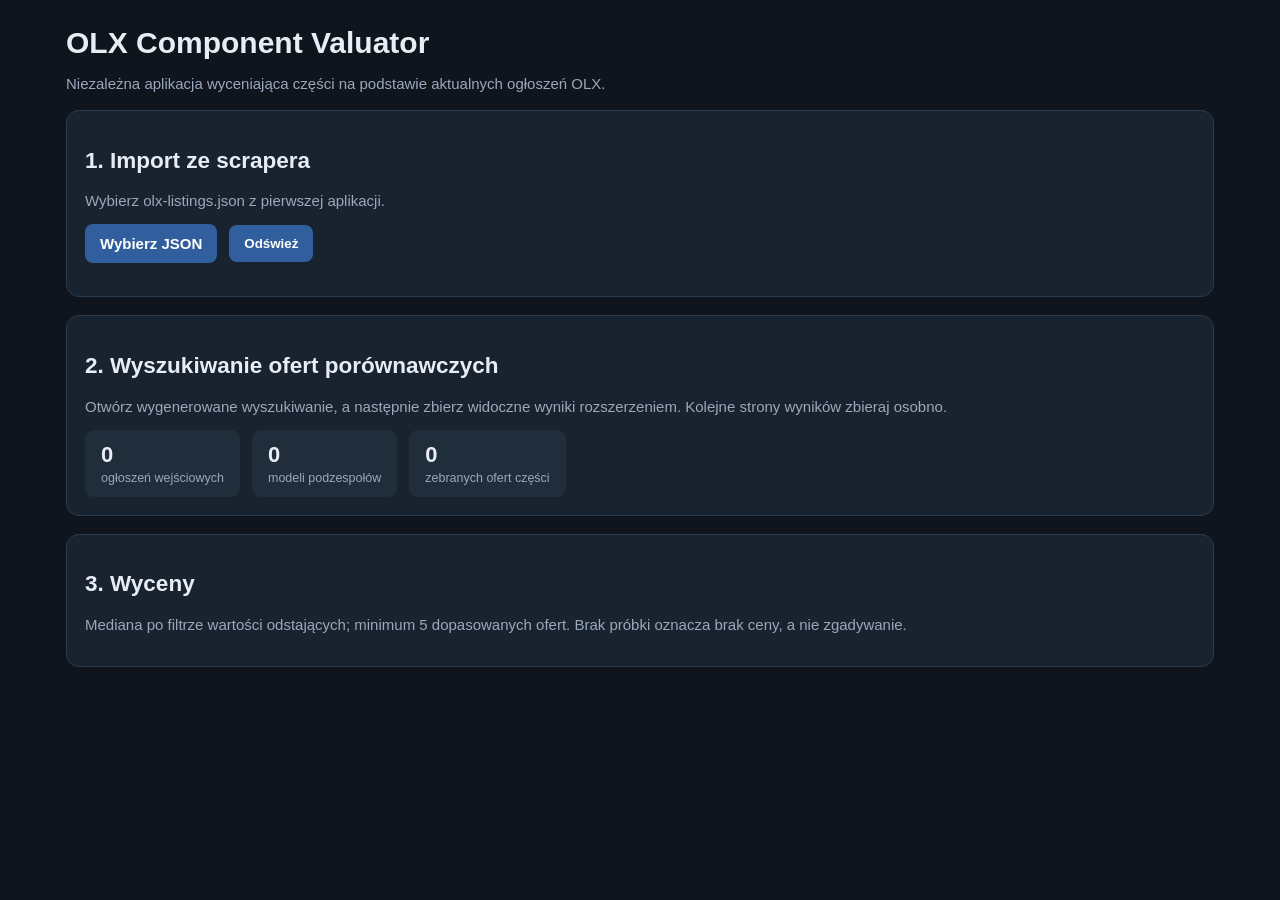
==== component_valuator/index.html @ 1993e038 "Add standalone OLX component valuation app" ====
<!doctype html><html lang="pl"><head><meta charset="utf-8"><meta name="viewport" content="width=device-width,initial-scale=1"><title>OLX Component Valuator</title><style>
*{box-sizing:border-box}body{font:15px Segoe UI,Arial;background:#10151d;color:#e8edf5;margin:0 auto;padding:26px;max-width:1200px}h1{margin:0 0 6px}.muted,small{color:#9aa8bb}.panel{background:#192330;border:1px solid #2a3a4d;border-radius:13px;padding:18px;margin:18px 0}.actions,.stats,.item{display:flex;gap:12px;align-items:center;flex-wrap:wrap}button,.file{background:#315f9d;color:white;border:0;padding:11px 15px;border-radius:8px;cursor:pointer;font-weight:600}input{display:none}.stat{background:#202d3b;padding:12px 16px;border-radius:9px;min-width:130px}.stat b{display:block;font-size:22px}.item{justify-content:space-between;padding:14px 0;border-bottom:1px solid #2a3a4d}.item:last-child{border:0}.tag{font-size:11px;color:#a9caff;background:#243c59;padding:4px 8px;border-radius:20px}.item a{color:#8ec4ff}.price{font-size:20px;font-weight:700}.warn{color:#f0c674}
</style></head><body><h1>OLX Component Valuator</h1><p class="muted">Niezależna aplikacja wyceniająca części na podstawie aktualnych ogłoszeń OLX.</p>
<section class="panel"><h2>1. Import ze scrapera</h2><p class="muted">Wybierz olx-listings.json z pierwszej aplikacji.</p><div class="actions"><label class="file" for="file">Wybierz JSON</label><input id="file" type="file" accept=".json,application/json"><button id="refresh">Odśwież</button></div><p id="status" class="muted"></p></section>
<section class="panel"><h2>2. Wyszukiwanie ofert porównawczych</h2><p class="muted">Otwórz wygenerowane wyszukiwanie, a następnie zbierz widoczne wyniki rozszerzeniem. Kolejne strony wyników zbieraj osobno.</p><div class="stats"><div class="stat"><b id="listings">0</b><small>ogłoszeń wejściowych</small></div><div class="stat"><b id="components">0</b><small>modeli podzespołów</small></div><div class="stat"><b id="offers">0</b><small>zebranych ofert części</small></div></div><div id="searches"></div></section>
<section class="panel"><h2>3. Wyceny</h2><p class="muted">Mediana po filtrze wartości odstających; minimum 5 dopasowanych ofert. Brak próbki oznacza brak ceny, a nie zgadywanie.</p><div id="results"></div></section>
<script src="/app.js"></script></body></html>
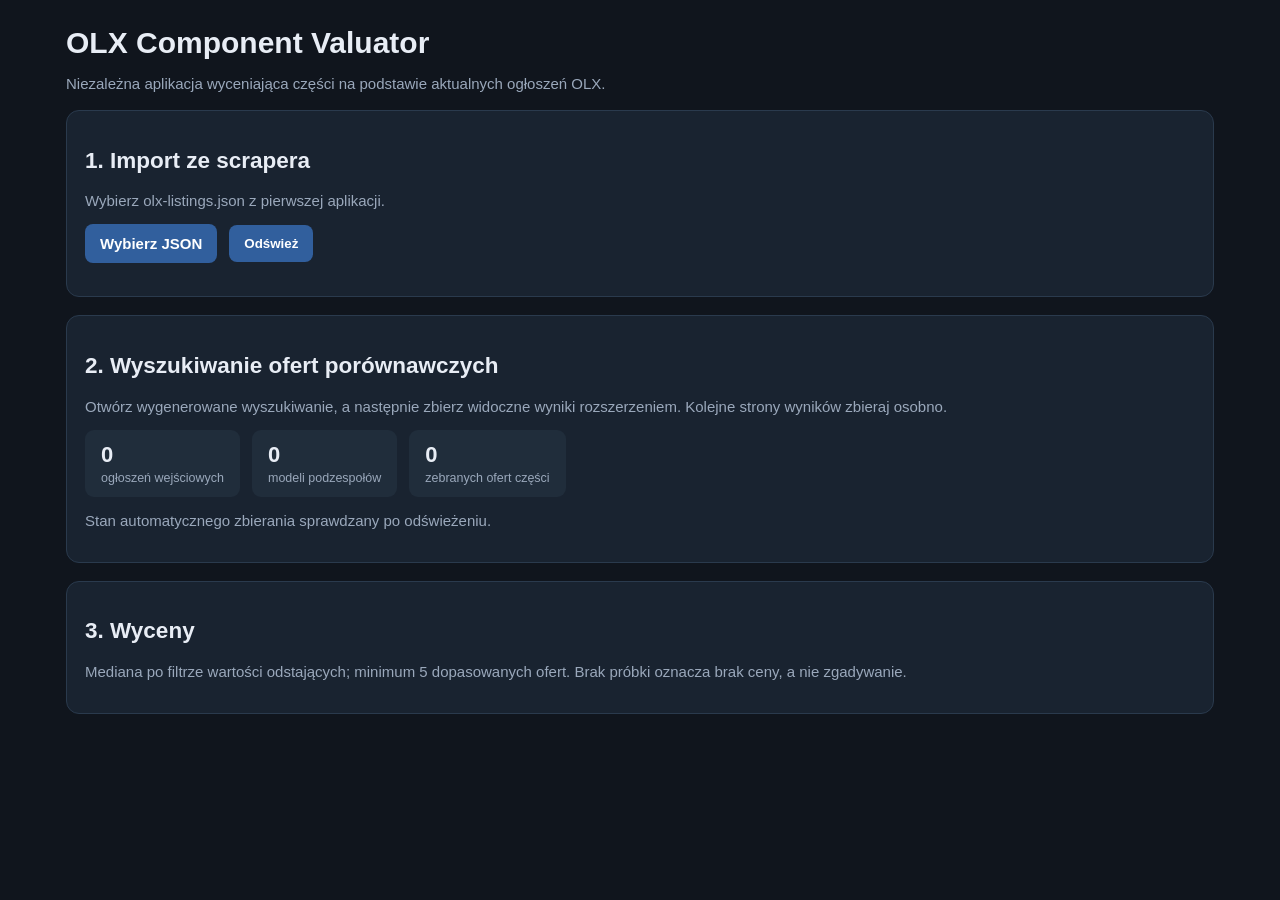
==== commit 26a28408: "Update dashboard for automatic batch collection" ====
--- a/component_valuator/index.html
+++ b/component_valuator/index.html
@@ -2,6 +2,6 @@
 *{box-sizing:border-box}body{font:15px Segoe UI,Arial;background:#10151d;color:#e8edf5;margin:0 auto;padding:26px;max-width:1200px}h1{margin:0 0 6px}.muted,small{color:#9aa8bb}.panel{background:#192330;border:1px solid #2a3a4d;border-radius:13px;padding:18px;margin:18px 0}.actions,.stats,.item{display:flex;gap:12px;align-items:center;flex-wrap:wrap}button,.file{background:#315f9d;color:white;border:0;padding:11px 15px;border-radius:8px;cursor:pointer;font-weight:600}input{display:none}.stat{background:#202d3b;padding:12px 16px;border-radius:9px;min-width:130px}.stat b{display:block;font-size:22px}.item{justify-content:space-between;padding:14px 0;border-bottom:1px solid #2a3a4d}.item:last-child{border:0}.tag{font-size:11px;color:#a9caff;background:#243c59;padding:4px 8px;border-radius:20px}.item a{color:#8ec4ff}.price{font-size:20px;font-weight:700}.warn{color:#f0c674}
 </style></head><body><h1>OLX Component Valuator</h1><p class="muted">Niezależna aplikacja wyceniająca części na podstawie aktualnych ogłoszeń OLX.</p>
 <section class="panel"><h2>1. Import ze scrapera</h2><p class="muted">Wybierz olx-listings.json z pierwszej aplikacji.</p><div class="actions"><label class="file" for="file">Wybierz JSON</label><input id="file" type="file" accept=".json,application/json"><button id="refresh">Odśwież</button></div><p id="status" class="muted"></p></section>
-<section class="panel"><h2>2. Wyszukiwanie ofert porównawczych</h2><p class="muted">Otwórz wygenerowane wyszukiwanie, a następnie zbierz widoczne wyniki rozszerzeniem. Kolejne strony wyników zbieraj osobno.</p><div class="stats"><div class="stat"><b id="listings">0</b><small>ogłoszeń wejściowych</small></div><div class="stat"><b id="components">0</b><small>modeli podzespołów</small></div><div class="stat"><b id="offers">0</b><small>zebranych ofert części</small></div></div><div id="searches"></div></section>
+<section class="panel"><h2>2. Wyszukiwanie ofert porównawczych</h2><p class="muted">Otwórz wygenerowane wyszukiwanie, a następnie zbierz widoczne wyniki rozszerzeniem. Kolejne strony wyników zbieraj osobno.</p><div class="stats"><div class="stat"><b id="listings">0</b><small>ogłoszeń wejściowych</small></div><div class="stat"><b id="components">0</b><small>modeli podzespołów</small></div><div class="stat"><b id="offers">0</b><small>zebranych ofert części</small></div></div><p id="collectorStatus" class="muted">Stan automatycznego zbierania sprawdzany po odświeżeniu.</p><div id="searches"></div></section>
 <section class="panel"><h2>3. Wyceny</h2><p class="muted">Mediana po filtrze wartości odstających; minimum 5 dopasowanych ofert. Brak próbki oznacza brak ceny, a nie zgadywanie.</p><div id="results"></div></section>
 <script src="/app.js"></script></body></html>
